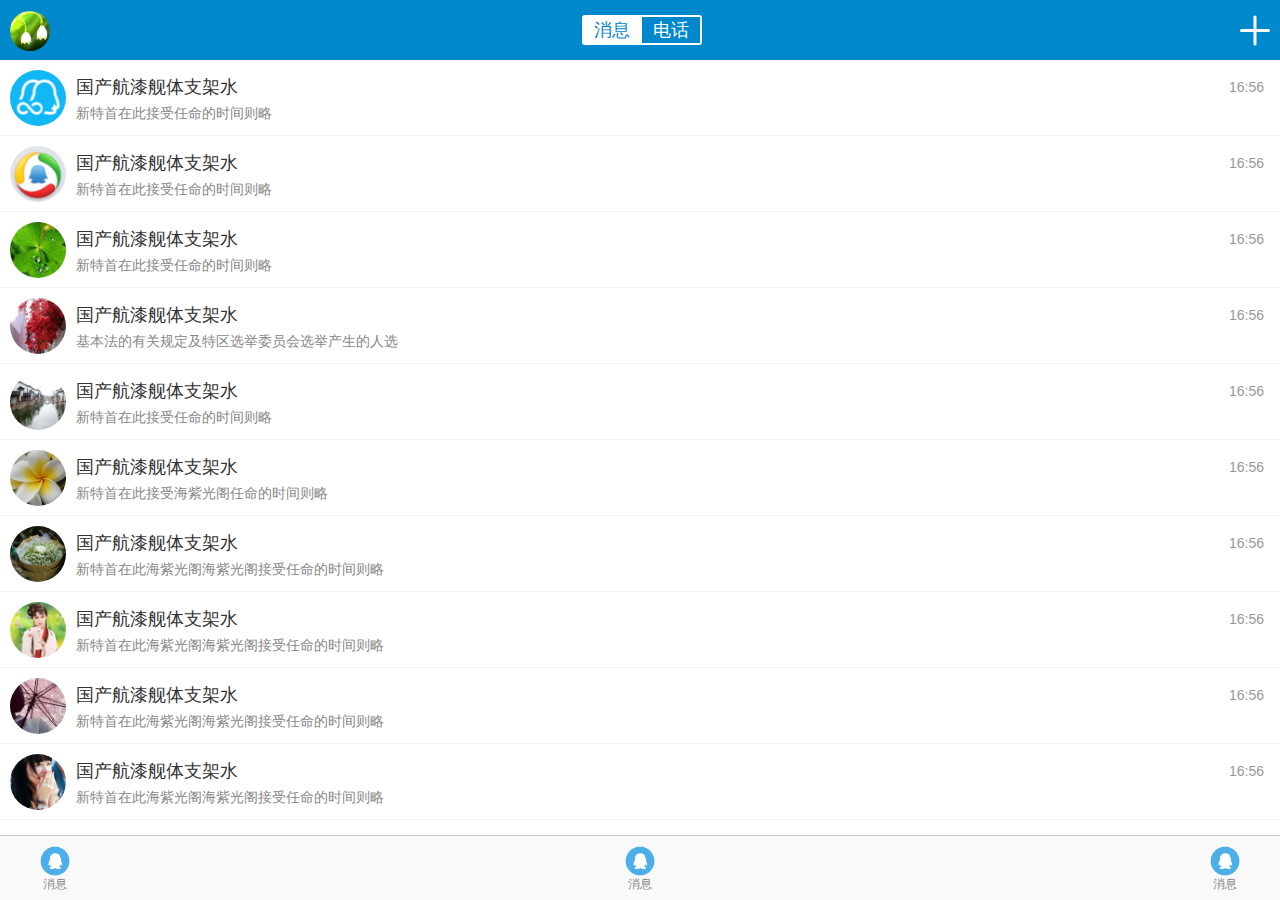
==== mobile/index.html @ f2e4dbbf "修改链接" ====
<!DOCTYPE html>
<html lang="en">
<head>
	<meta charset="UTF-8">
	<meta name="viewport" content="width=device-width, initial-scale=1.0">
	<meta http-equiv="X-UA-Compatible" content="ie=edge">
	<title>手机端</title>
	<link rel="stylesheet" href="css/master.css">
</head>
<body>
<div class="wrap">
	<header class="header">
		<div class="hd-left flt"><img class="photo" src="./images/photo.jpg" alt=""></div>
		<div class="hd-center flt">
			<ul class="hd-tab">
				<li id="msgtitle" class="active hand" onclick="btnMsg()">消息</li>
				<li id="calltitle" class="hand" onclick="btnCall()">电话</li>
			</ul>
		</div>
		<div class="hd-right frt">
			<span><div class="icon-plus"></div></span>
		</div>
	</header>
	<section class="container">
		<div class="content clearfix">
			<ul class="msglist clearfix" id="msg_id">
				<li>
					<div class="msglist-items-left flt">
						<img class="msglist-items-icon" src="./images/yuan01.jpg" alt="头像">
					</div>
					<div class="msglist-items-right flt">
						<div class="msglist-items-right-title">国产航漆舰体支架水
							<span class="title-time">16:56</span>
						</div>
						<span class="msglist-describe">新特首在此接受任命的时间则略</span>
					</div>
				</li>
				<li>
					<div class="msglist-items-left flt">
						<img class="msglist-items-icon" src="./images/yuan02.jpg" alt="头像">
					</div>
					<div class="msglist-items-right flt">
						<div class="msglist-items-right-title">国产航漆舰体支架水
							<span class="title-time">16:56</span>
						</div>
						<span class="msglist-describe">新特首在此接受任命的时间则略</span>
					</div>
				</li>
				<li>
					<div class="msglist-items-left flt">
						<img class="msglist-items-icon" src="./images/yuan03.jpg" alt="头像">
					</div>
					<div class="msglist-items-right flt">
						<div class="msglist-items-right-title">国产航漆舰体支架水
							<span class="title-time">16:56</span>
						</div>
						<span class="msglist-describe">新特首在此接受任命的时间则略</span>
					</div>
				</li>
				<li>
					<div class="msglist-items-left flt">
						<img class="msglist-items-icon" src="./images/yuan04.jpg" alt="头像">
					</div>
					<div class="msglist-items-right flt">
						<div class="msglist-items-right-title">国产航漆舰体支架水
							<span class="title-time">16:56</span>
						</div>
						<span class="msglist-describe">基本法的有关规定及特区选举委员会选举产生的人选</span>
					</div>
				</li>
				<li>
					<div class="msglist-items-left flt">
						<img class="msglist-items-icon" src="./images/yuan05.jpg" alt="头像">
					</div>
					<div class="msglist-items-right flt">
						<div class="msglist-items-right-title">国产航漆舰体支架水
							<span class="title-time">16:56</span>
						</div>
						<span class="msglist-describe">新特首在此接受任命的时间则略</span>
					</div>
				</li>
				<li>
					<div class="msglist-items-left flt">
						<img class="msglist-items-icon" src="./images/yuan06.jpg" alt="头像">
					</div>
					<div class="msglist-items-right flt">
						<div class="msglist-items-right-title">国产航漆舰体支架水
							<span class="title-time">16:56</span>
						</div>
						<span class="msglist-describe">新特首在此接受海紫光阁任命的时间则略</span>
					</div>
				</li>
				<li>
					<div class="msglist-items-left flt">
						<img class="msglist-items-icon" src="./images/yuan07.jpg" alt="头像">
					</div>
					<div class="msglist-items-right flt">
						<div class="msglist-items-right-title">国产航漆舰体支架水
							<span class="title-time">16:56</span>
						</div>
						<span class="msglist-describe">新特首在此海紫光阁海紫光阁接受任命的时间则略</span>
					</div>
				</li>
				<li>
					<div class="msglist-items-left flt">
						<img class="msglist-items-icon" src="./images/yuan08.jpg" alt="头像">
					</div>
					<div class="msglist-items-right flt">
						<div class="msglist-items-right-title">国产航漆舰体支架水
							<span class="title-time">16:56</span>
						</div>
						<span class="msglist-describe">新特首在此海紫光阁海紫光阁接受任命的时间则略</span>
					</div>
				</li>
				<li>
					<div class="msglist-items-left flt">
						<img class="msglist-items-icon" src="./images/yuan09.jpg" alt="头像">
					</div>
					<div class="msglist-items-right flt">
						<div class="msglist-items-right-title">国产航漆舰体支架水
							<span class="title-time">16:56</span>
						</div>
						<span class="msglist-describe">新特首在此海紫光阁海紫光阁接受任命的时间则略</span>
					</div>
				</li>
				<li>
					<div class="msglist-items-left flt">
						<img class="msglist-items-icon" src="./images/yuan10.jpg" alt="头像">
					</div>
					<div class="msglist-items-right flt">
						<div class="msglist-items-right-title">国产航漆舰体支架水
							<span class="title-time">16:56</span>
						</div>
						<span class="msglist-describe">新特首在此海紫光阁海紫光阁接受任命的时间则略</span>
					</div>
				</li>
			</ul>
			<ul class="msglist hide clearfix" id="call_id">
				<li>
					<div class="msglist-items-left flt">
						<img class="msglist-items-icon" src="./images/QQ-icon-xinlang.png" alt="头像">
					</div>
					<div class="msglist-items-right flt">
						<div class="msglist-items-right-title">国产航漆舰体支架水
							<span class="title-time">16:56</span>
						</div>
						<span class="msglist-describe">新特首在此接受任命的时间则略</span>
					</div>
				</li>
				<li>
					<div class="msglist-items-left flt">
						<img class="msglist-items-icon" src="./images/QQ-icon-youjian.png" alt="头像">
					</div>
					<div class="msglist-items-right flt">
						<div class="msglist-items-right-title">国产航漆舰体支架水
							<span class="title-time">16:56</span>
						</div>
						<span class="msglist-describe">新特首在此接受任命的时间则略</span>
					</div>
				</li>
				<li>
					<div class="msglist-items-left flt">
						<img class="msglist-items-icon" src="./images/QQ-icon-youjian.png" alt="头像">
					</div>
					<div class="msglist-items-right flt">
						<div class="msglist-items-right-title">国产航漆舰体支架水
							<span class="title-time">16:56</span>
						</div>
						<span class="msglist-describe">新特首在此接受任命的时间则略</span>
					</div>
				</li>
				<li>
					<div class="msglist-items-left flt">
						<img class="msglist-items-icon" src="./images/QQ-icon-youjian.png" alt="头像">
					</div>
					<div class="msglist-items-right flt">
						<div class="msglist-items-right-title">国产航漆舰体支架水
							<span class="title-time">16:56</span>
						</div>
						<span class="msglist-describe">新特首在此接受任命的时间则略</span>
					</div>
				</li>

			</ul>


		</div>
	</section>
	<ul class="menu">
		<li class="flt">
			<img class="menu-img" src="./images/qq-icon01.png" alt="QQ消息">
			<span class="menu-text">消息</span>
		</li>
		<li class="center">
			<img class="menu-text menu-img02" src="./images/qq-icon01.png" alt="QQ消息">
			<span class="menu-text">消息</span>
		</li>
		<li class="frt">
			<img class="menu-img" src="./images/qq-icon01.png" alt="QQ消息">
			<span class="menu-text">消息</span>
		</li>

	</ul>
</div>
<script src="js/jquery-2.2.4.js"></script>
<script src="js/master.js"></script>
</body>
</html>
---- mobile/css/master.css ----
/* Reset style */
*{
    box-sizing: border-box;
}
html {
  font-size: 62.5%;
	-webkit-font-smoothing:antialiased;
	-webkit-overflow-scrolling:touch;
	-moz-overflow-scrolling:touch;
	-o-overflow-scrolling:touch;
	overflow-scrolling:touch;
}
body,div,p,ul,ol,dl,dt,dd,li,form,input,table,th,td,img,h1,h2,h3,h4,h5,h6 { margin: 0;padding: 0;}

body { background: #f3f3f3; color: #333; font-size: 12px; font-style: normal; font-family:'Microsoft Yahei','微软雅黑','Simsun','宋体','Arial', sans-serif;}
address,caption,dfn,th,var,cite,code,i,em,s,label,input,select,textarea{font-style:normal;font-weight:normal;font-family:inherit;}
input[type="submit"],input[type="reset"],input[type="button"]{cursor:pointer;}
select,input,textarea{font-family:inherit;margin:0;}
li { list-style:none;}
img { border:none; background:none;}
a { text-decoration:none; color:#1e7eef;}
a:hover { text-decoration:none; color:#f50;}
table { border-spacing:0; border-collapse:collapse;}

a,button,input{-webkit-tap-highlight-color: rgba(0,0,0,0);-webkit-tap-highlight-color: transparent; /* For some Androids */}
/*通用*/
.hand{ cursor:pointer;}
.flt {float:left;}
.frt {float: right;}
.pd5 {padding: 5px;}
.pl15 {padding-left: 15px;}
.pl50 {padding-left: 50px;}
.mt10 {margin-top: 10px;}
.mt15 {margin-top: 15px;}
.mt30 {margin-top: 30px;}
.mb20 {margin-bottom: 20px;}
.mb15 {margin-bottom: 15px;}
.red {color: #f00;}
.green {color: #3c0;}
.blue {color: #1e7eef;}
.orange {color: #f90;}
.org {color: #fc0;}
.white {color: #fff;}
.gray{color:#999;}
.fw {font-weight: bold;}
.fs12 {font-size: 12px;}
.fs14 {font-size: 14px;}
.fs16 {font-size: 16px;}
.fs18 {font-size: 18px;}

.fffbg {background: #fff;}
.wrap {background: #f6f6f6;}
.bluebg {background: #219cc8;}
.orgbg {background: #fc0;}

.hide {display: none;}
.show {display: block;}
.clear { clear: both;}
.clearfix { *zoom: 1;}
.clearfix:before, .clearfix:after { display: table; line-height: 0; content: "";}
.clearfix:after { clear: both;}


/*master start*/
.wrap{
    width: 100%;
}
.header{
	height: 60px;
    /*background: #12b7f5;*/
	background: #08c;
    padding: 5px 10px;
    /*box-sizing: border-box;*/
    font-size: 18px;
    color: #fff;
}
.hd-left .photo{
    height: 40px;
    width: 40px;
    margin-top: 6px;
    border-radius: 50%;
}
.hd-center{
    width: -webkit- calc(100% - 96px);
    width: -moz- calc(100% - 96px);
    /*-moz- calc:火狐下自适应计算宽度*/
    width: calc(100% - 96px);
    margin-left: 10px;
    text-align: center;
    line-height: 50px;
    height: 100%;
}
.hd-tab{
    display: inline-block;
    height: 30px;
    width: 120px;
    margin-top: 10px;
    border: 2px solid #fff;
    border-radius: 3px;
    /*box-sizing: border-box;*/
    /*移动端:用box-sizing: border-box比较多*/
    background: #fff;
}
/*放大会发现有镂空的效果,给父级.hd-tab加白色,给子集.hd-tab li加蓝色就可以盖住镂空压不住的边框了,*/
/*避免镂空装*/
.hd-tab li{
    float: left;;
    width: 50%;
    background: #08c;
    box-sizing: border-box;
    line-height: 26px;
}
.hd-tab li.active{
    background: #fff;
    color: #08c;
}
.hd-tab li:first-child{
    border-right: 2px solid #fff;
}
.icon-plus{
    position: relative;
    height: 30px;
    width: 30px;
    margin-top: 8px;
    transition: all 0.3s ease;
    /*transition过渡转换*/
}

.icon-plus:before,
.icon-plus:after {
    display: inline-block;
    content: "";
    /*content:"内容",上边的内容是空*/
    width: 30px;
    height: 3px;
    position: absolute;
    border-radius: 5px;
    background: #fff;
}
.icon-plus:before{
    top: 16px;
}
.icon-plus:after{
    top: 16px;
    transform: rotate(90deg);
    /*改变:旋转 90 度*/
}

.icon-plus:hover{
    transform: rotate(45deg);
}

.container{
    min-height: 600px;
    background: #fff;
    /*height: -webkit- calc(100% - 125px);*/

}
/*container start*/
.msglist{
    margin-bottom: 70px;
}
.msglist li{
    height: 76px;
    padding: 10px;
    border-bottom: 1px solid #f3f3f3;
}

.msglist-items-left{
    height: 56px;
}
.msglist-items-icon{
    height: 56px;
    width: 56px;
    border-radius: 50%;
}
.msglist-items-right{
    height: 56px;
    width: -webkit- calc(100% - 72px);
    width: -moz- calc(100% - 72px);
    width: calc(100% - 72px);
    margin-left: 10px;
}
.msglist-items-right-title{
    height: 34px;
    line-height: 34px;
    font-size: 18px;
}
.title-time{
    float: right;
    line-height: 34px;
    font-size: 14px;
    color: #999;
}
.msglist-describe{
    display: block;
    line-height:18px;
    font-size: 14px;
    color: #888;
    overflow: hidden;
    text-overflow: ellipsis;
    white-space: nowrap;
}
.menu{
    height: 65px;
    background: #f9f9f9;
    border-top: 1px solid #ccc;
    position: fixed;
    bottom: 0;
    left: 0;
    right: 0;
    padding: 10px 40px;
    text-align: center;
}
.menu li.center{
    display: inline-block;
    width: -webkit- calc(100% - 120px);
    width: -moz- calc(100% - 120px);
    width: calc(100% - 120px);
}

.menu-img-width{
    width: -webkit- calc(100% - 120px);
    width: -moz- calc(100% - 120px);
    width: calc(100% - 120px);
    text-align: center;
}
.menu-img{
    display: block;
    text-align: center;
    height: 30px;
    width: 30px;
}
.menu-img02{
    margin: 0 auto;
    height: 30px;
    width: 30px;
}
.menu-text{
    display: block;
    text-align: center;
    color: #888;
}

.hd-center{
    width: -webkit- calc(100% - 96px);
    width: -moz- calc(100% - 96px);
    /*-moz- calc:火狐下自适应计算宽度*/
    width: calc(100% - 96px);
    margin-left: 10px;
    text-align: center;
    line-height: 50px;
    height: 100%;
}
.hd-tab{
    display: inline-block;
    height: 30px;
    width: 120px;
    margin-top: 10px;
    border: 2px solid #fff;
    border-radius: 3px;
    /*box-sizing: border-box;*/
    /*移动端:用box-sizing: border-box比较多*/
    background: #fff;
}
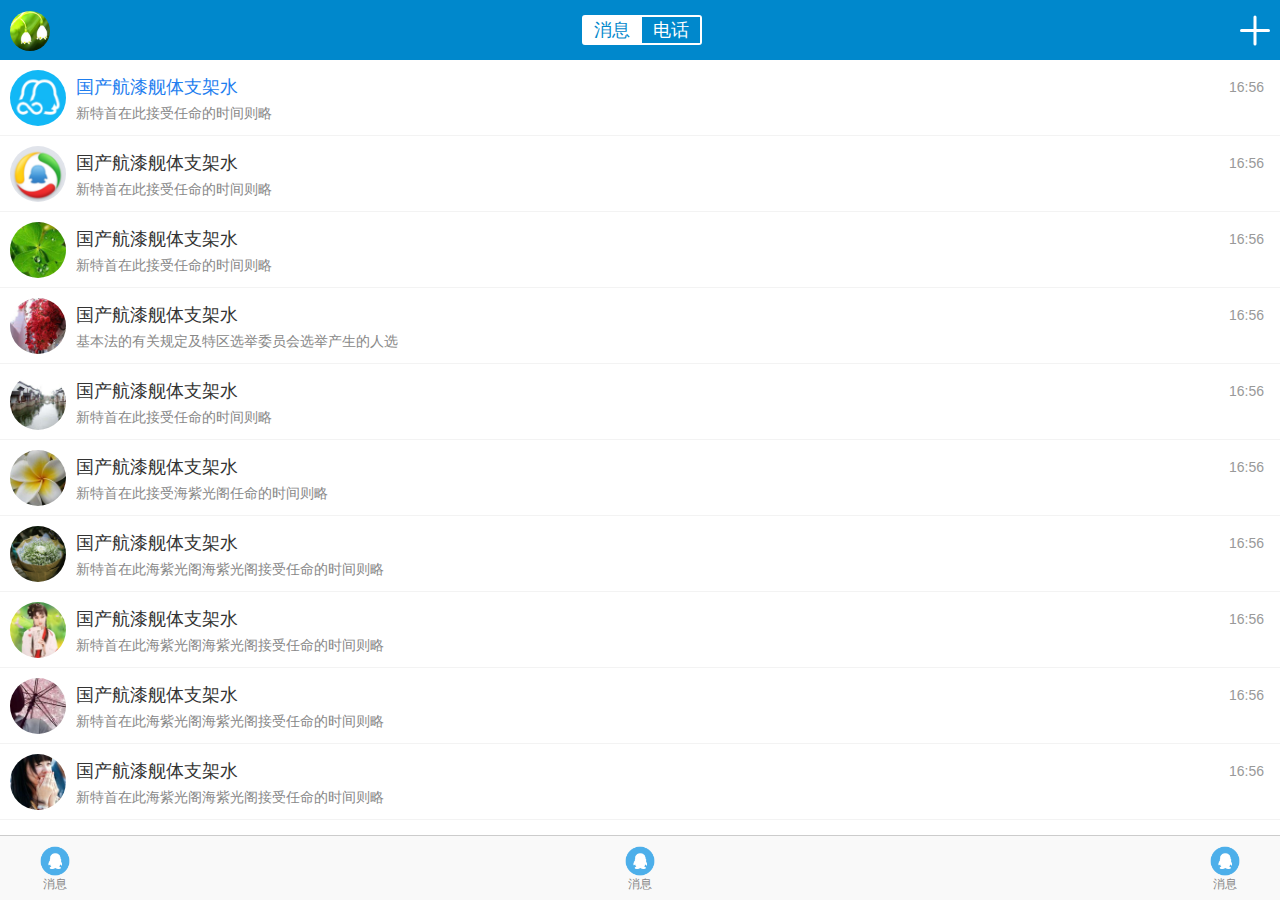
==== commit f5b779a9: "给手机端页面加链接" ====
--- a/mobile/index.html
+++ b/mobile/index.html
@@ -29,9 +29,11 @@
 						<img class="msglist-items-icon" src="./images/yuan01.jpg" alt="头像">
 					</div>
 					<div class="msglist-items-right flt">
-						<div class="msglist-items-right-title">国产航漆舰体支架水
-							<span class="title-time">16:56</span>
-						</div>
+						<a class="block-a" href="https://qmeng621.github.io/mobile/list.html">
+							<div class="msglist-items-right-title">国产航漆舰体支架水
+								<span class="title-time">16:56</span>
+							</div>
+						</a>
 						<span class="msglist-describe">新特首在此接受任命的时间则略</span>
 					</div>
 				</li>
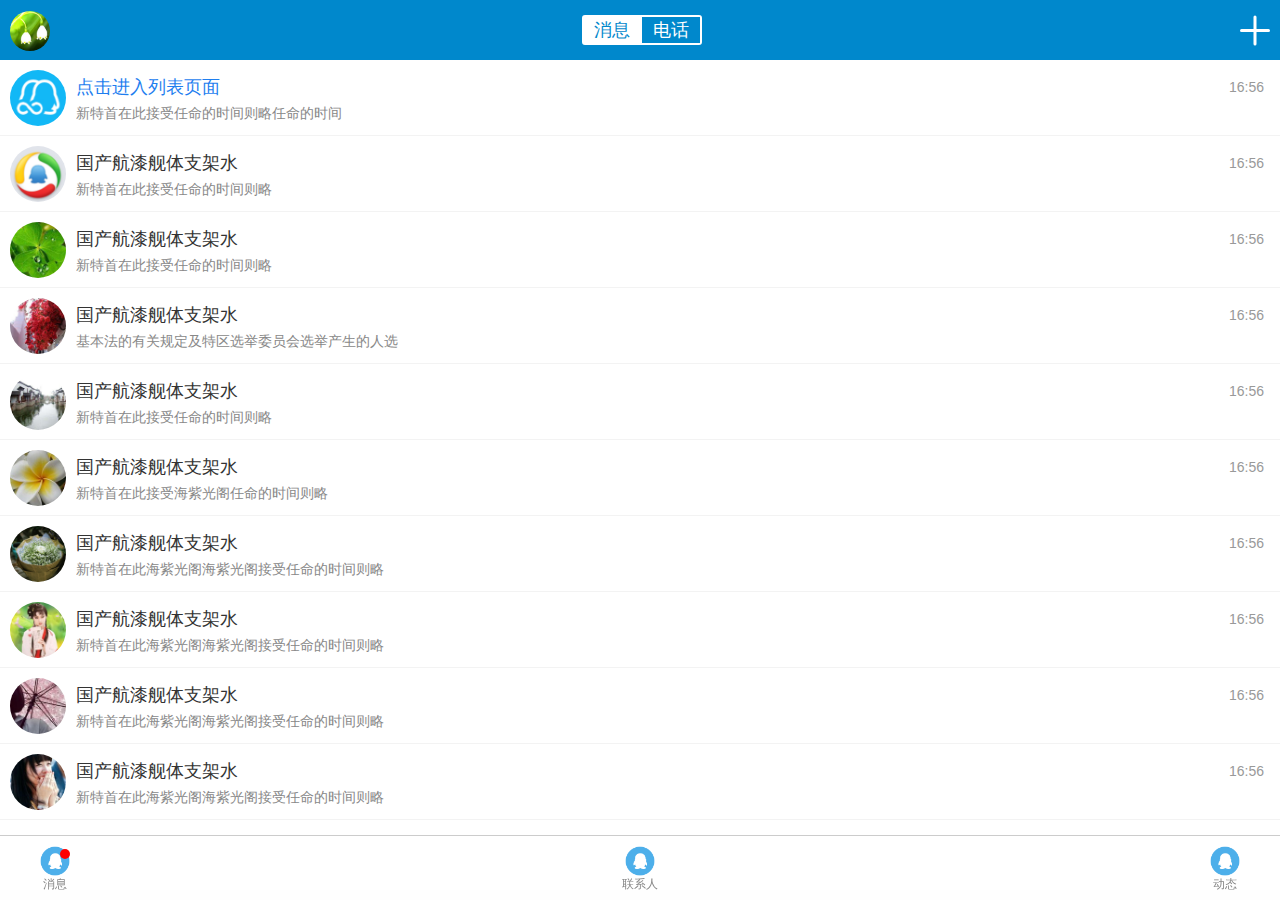
==== commit b8ac2324: "手机端" ====
--- a/mobile/index.html
+++ b/mobile/index.html
@@ -9,6 +9,8 @@
 </head>
 <body>
 <div class="wrap">
+
+	<!-- header start -->
 	<header class="header">
 		<div class="hd-left flt"><img class="photo" src="./images/photo.jpg" alt=""></div>
 		<div class="hd-center flt">
@@ -18,25 +20,35 @@
 			</ul>
 		</div>
 		<div class="hd-right frt">
-			<span><div class="icon-plus"></div></span>
+			<span id="plusIcon"><div class="icon-plus"></div></span>
+			<ul class="plusIconContent">
+				<div class="triangleBox"></div>
+				<li><a href="/">创建群聊</a></li>
+				<li><a href="/">扫一扫</a></li>
+				<li><a href="/">加好友</a></li>
+				<li><a href="/">付款</a></li>
+			</ul>
 		</div>
 	</header>
+	<!-- header end -->
+
+	<!-- content start -->
 	<section class="container">
 		<div class="content clearfix">
 			<ul class="msglist clearfix" id="msg_id">
-				<li>
-					<div class="msglist-items-left flt">
-						<img class="msglist-items-icon" src="./images/yuan01.jpg" alt="头像">
-					</div>
-					<div class="msglist-items-right flt">
-						<a class="block-a" href="https://qmeng621.github.io/mobile/list.html">
-							<div class="msglist-items-right-title">国产航漆舰体支架水
+				<a class="aHref" href="list.html">
+					<li>
+						<div class="msglist-items-left flt">
+							<img class="msglist-items-icon" src="./images/yuan01.jpg" alt="头像">
+						</div>
+						<div class="msglist-items-right flt">
+							<div class="msglist-items-right-title">点击进入列表页面
 								<span class="title-time">16:56</span>
 							</div>
-						</a>
-						<span class="msglist-describe">新特首在此接受任命的时间则略</span>
-					</div>
-				</li>
+							<span class="msglist-describe">新特首在此接受任命的时间则略任命的时间</span>
+						</div>
+					</li>
+				</a>
 				<li>
 					<div class="msglist-items-left flt">
 						<img class="msglist-items-icon" src="./images/yuan02.jpg" alt="头像">
@@ -182,29 +194,97 @@
 						<span class="msglist-describe">新特首在此接受任命的时间则略</span>
 					</div>
 				</li>
-
-			</ul>
-
-
+				<li>
+					<div class="msglist-items-left flt">
+						<img class="msglist-items-icon" src="./images/QQ-icon-youjian.png" alt="头像">
+					</div>
+					<div class="msglist-items-right flt">
+						<div class="msglist-items-right-title">国产航漆舰体支架水
+							<span class="title-time">16:56</span>
+						</div>
+						<span class="msglist-describe">新特首在此接受任命的时间则略</span>
+					</div>
+				</li>
+				<li>
+					<div class="msglist-items-left flt">
+						<img class="msglist-items-icon" src="./images/QQ-icon-youjian.png" alt="头像">
+					</div>
+					<div class="msglist-items-right flt">
+						<div class="msglist-items-right-title">国产航漆舰体支架水
+							<span class="title-time">16:56</span>
+						</div>
+						<span class="msglist-describe">新特首在此接受任命的时间则略</span>
+					</div>
+				</li>
+				<li>
+					<div class="msglist-items-left flt">
+						<img class="msglist-items-icon" src="./images/QQ-icon-youjian.png" alt="头像">
+					</div>
+					<div class="msglist-items-right flt">
+						<div class="msglist-items-right-title">国产航漆舰体支架水
+							<span class="title-time">16:56</span>
+						</div>
+						<span class="msglist-describe">新特首在此接受任命的时间则略</span>
+					</div>
+				</li>
+				<li>
+					<div class="msglist-items-left flt">
+						<img class="msglist-items-icon" src="./images/QQ-icon-youjian.png" alt="头像">
+					</div>
+					<div class="msglist-items-right flt">
+						<div class="msglist-items-right-title">国产航漆舰体支架水
+							<span class="title-time">16:56</span>
+						</div>
+						<span class="msglist-describe">新特首在此接受任命的时间则略</span>
+					</div>
+				</li>
+				<li>
+					<div class="msglist-items-left flt">
+						<img class="msglist-items-icon" src="./images/QQ-icon-youjian.png" alt="头像">
+					</div>
+					<div class="msglist-items-right flt">
+						<div class="msglist-items-right-title">国产航漆舰体支架水
+							<span class="title-time">16:56</span>
+						</div>
+						<span class="msglist-describe">新特首在此接受任命的时间则略</span>
+					</div>
+				</li>
+				<li>
+					<div class="msglist-items-left flt">
+						<img class="msglist-items-icon" src="./images/QQ-icon-youjian.png" alt="头像">
+					</div>
+					<div class="msglist-items-right flt">
+						<div class="msglist-items-right-title">国产航漆舰体支架水
+							<span class="title-time">16:56</span>
+						</div>
+						<span class="msglist-describe">新特首在此接受任命的时间则略</span>
+					</div>
+				</li>
+			</ul>
 		</div>
 	</section>
+	<!-- content end -->
+
+	<!-- footer start -->
 	<ul class="menu">
-		<li class="flt">
+		<li class="flt posit">
+			<div class="radiusBox"></div>
 			<img class="menu-img" src="./images/qq-icon01.png" alt="QQ消息">
 			<span class="menu-text">消息</span>
 		</li>
 		<li class="center">
 			<img class="menu-text menu-img02" src="./images/qq-icon01.png" alt="QQ消息">
-			<span class="menu-text">消息</span>
+			<span class="menu-text">联系人</span>
 		</li>
 		<li class="frt">
 			<img class="menu-img" src="./images/qq-icon01.png" alt="QQ消息">
-			<span class="menu-text">消息</span>
+			<span class="menu-text">动态</span>
 		</li>
-
 	</ul>
+	<!-- footer end -->
+
 </div>
-<script src="js/jquery-2.2.4.js"></script>
+<script src="js/jquery-3.2.1.js"></script>
 <script src="js/master.js"></script>
 </body>
 </html>
--- a/mobile/css/master.css
+++ b/mobile/css/master.css
@@ -117,6 +117,10 @@
 .hd-tab li:first-child{
     border-right: 2px solid #fff;
 }
+
+.hd-right{
+    position: relative;
+}
 .icon-plus{
     position: relative;
     height: 30px;
@@ -146,10 +150,43 @@
     /*改变:旋转 90 度*/
 }
 
-.icon-plus:hover{
+/*.icon-plus:hover{
     transform: rotate(45deg);
-}
-
+}*/
+
+.plusIconContent{
+    display: none;
+    width:90px;
+    height: 160px;
+    background: #f1f1f1;
+    position: absolute;
+    top: 50px;
+    right: 0;
+    color: #08c;
+    border-radius: 4px;
+    font-size: 16px;
+    text-align: left;
+}
+.plusIconContent.show{
+    display: block;
+}
+.plusIconContent >li{
+    padding: 10px;
+    height: 25%;
+}
+.plusIconContent >li:active{
+    background: #09c;
+    color: #777;
+}
+.triangleBox{
+    position: absolute;
+    top: -4px;
+    right: 10px;
+    width: 10px;
+    height: 10px;
+    background: #f1f1f1;
+    transform: rotate(45deg);
+}
 .container{
     min-height: 600px;
     background: #fff;
@@ -160,6 +197,7 @@
 .msglist{
     margin-bottom: 70px;
 }
+
 .msglist li{
     height: 76px;
     padding: 10px;
@@ -203,7 +241,8 @@
 }
 .menu{
     height: 65px;
-    background: #f9f9f9;
+    background: rgba(255, 255, 255, 0.9);
+    /*background: #f9f9f9;*/
     border-top: 1px solid #ccc;
     position: fixed;
     bottom: 0;
@@ -212,6 +251,18 @@
     padding: 10px 40px;
     text-align: center;
 }
+.posit{
+    position: relative;
+}
+.radiusBox{
+    position: absolute;
+    left: 20px;
+    bottom: 34px;
+    width: 10px;
+    height: 10px;
+    background: #f00;
+    border-radius:50%;
+}
 .menu li.center{
     display: inline-block;
     width: -webkit- calc(100% - 120px);
